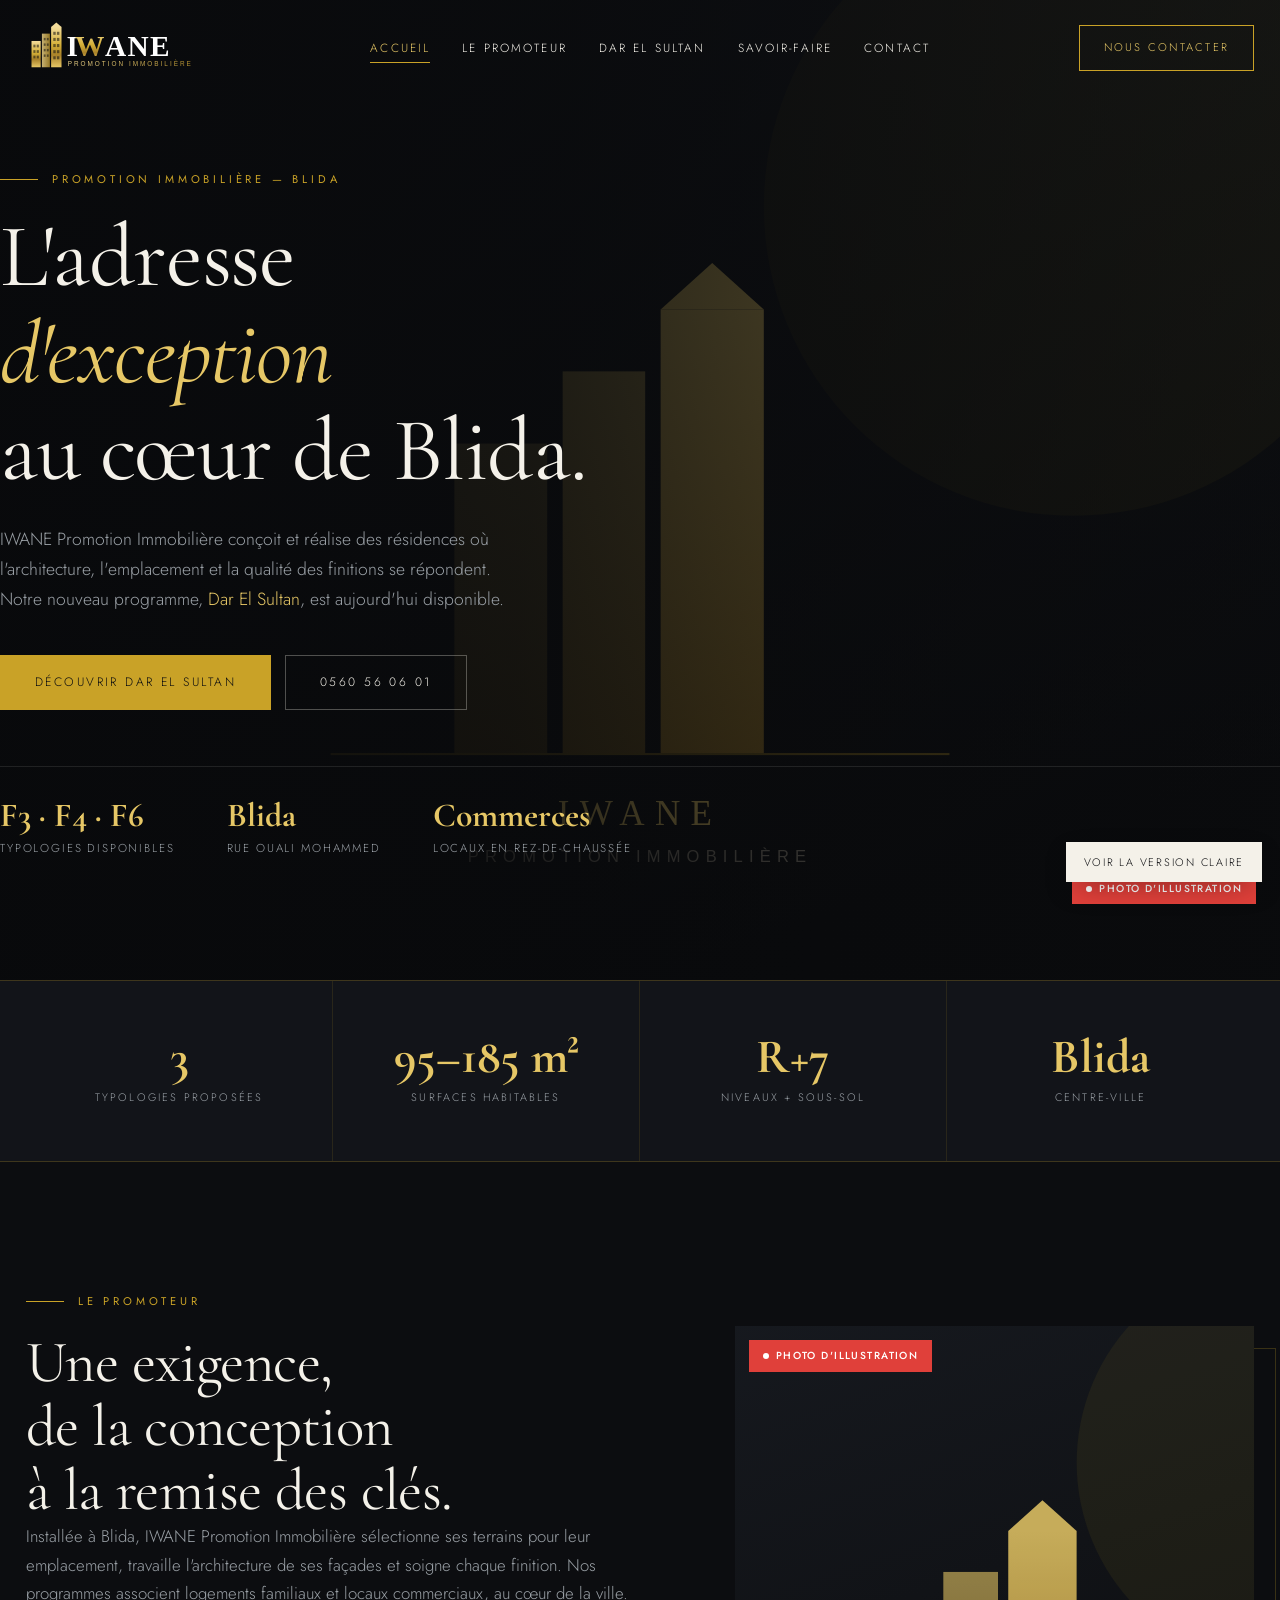
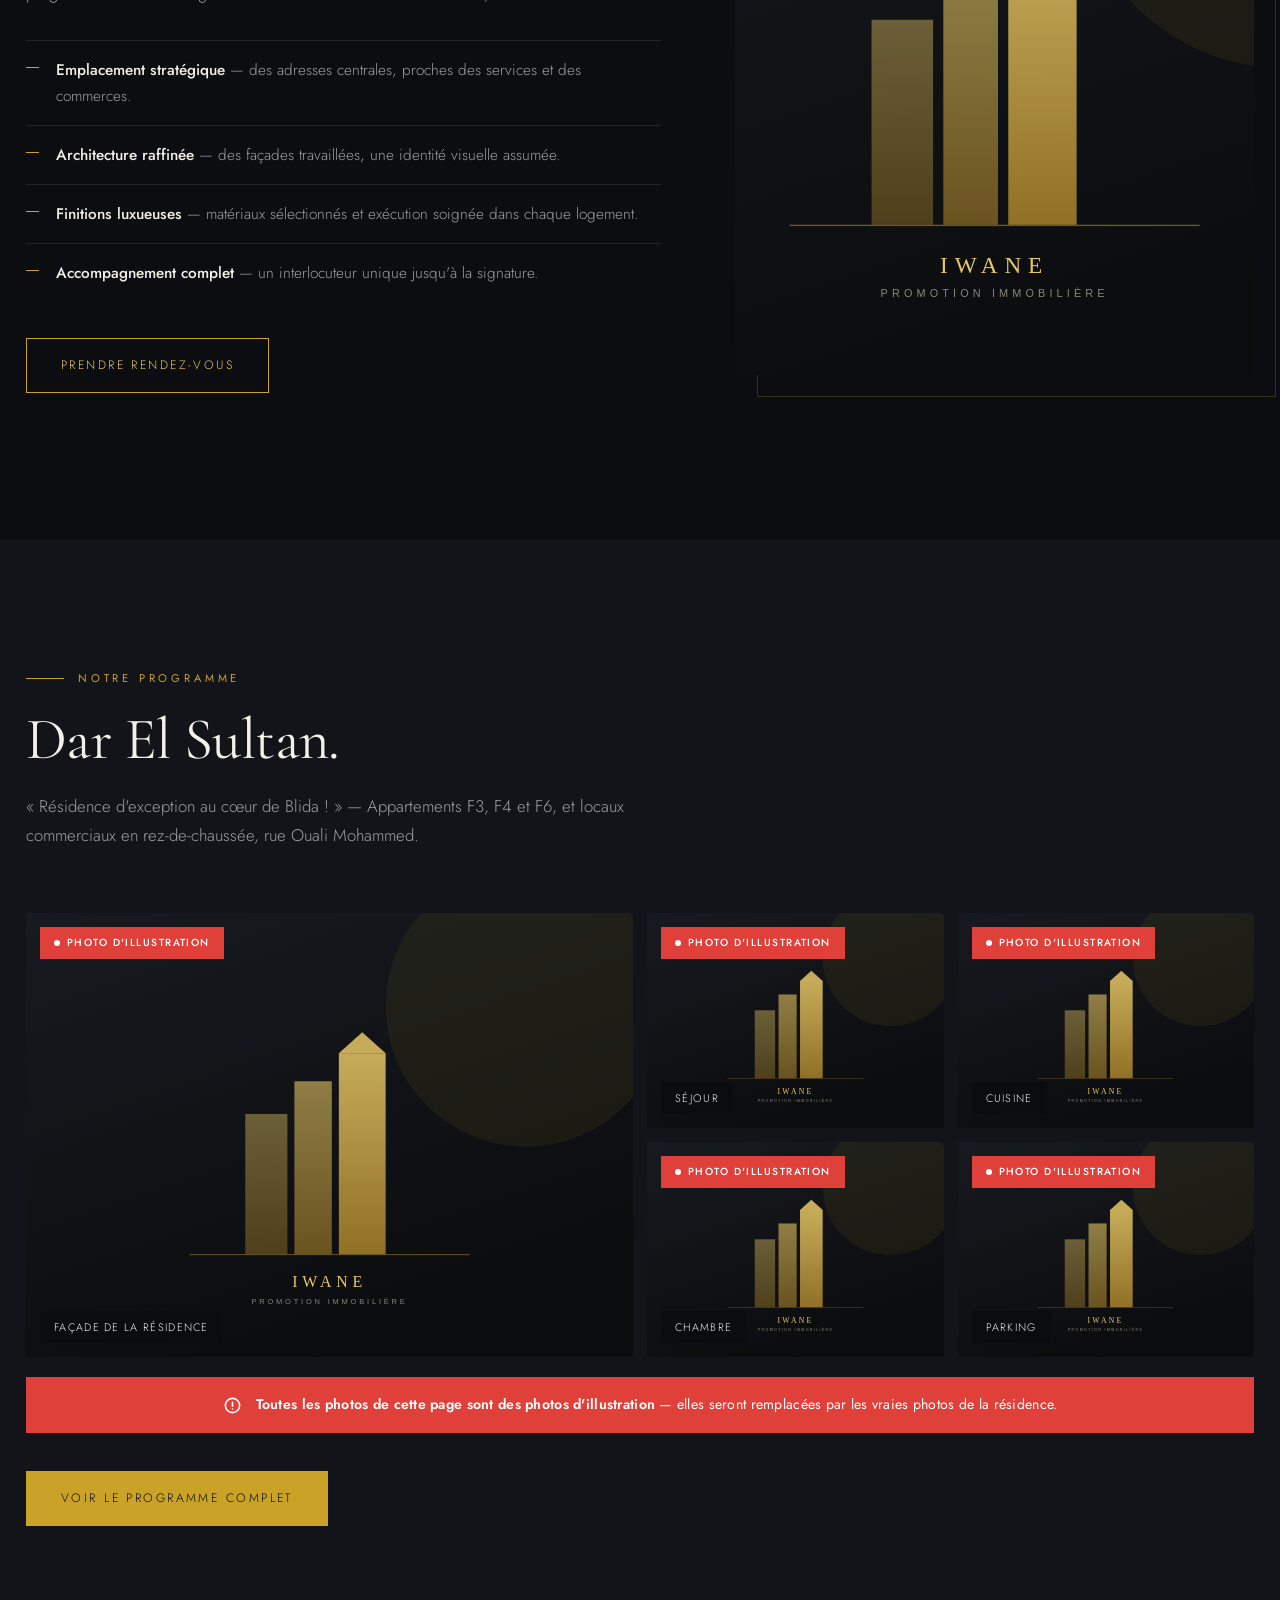
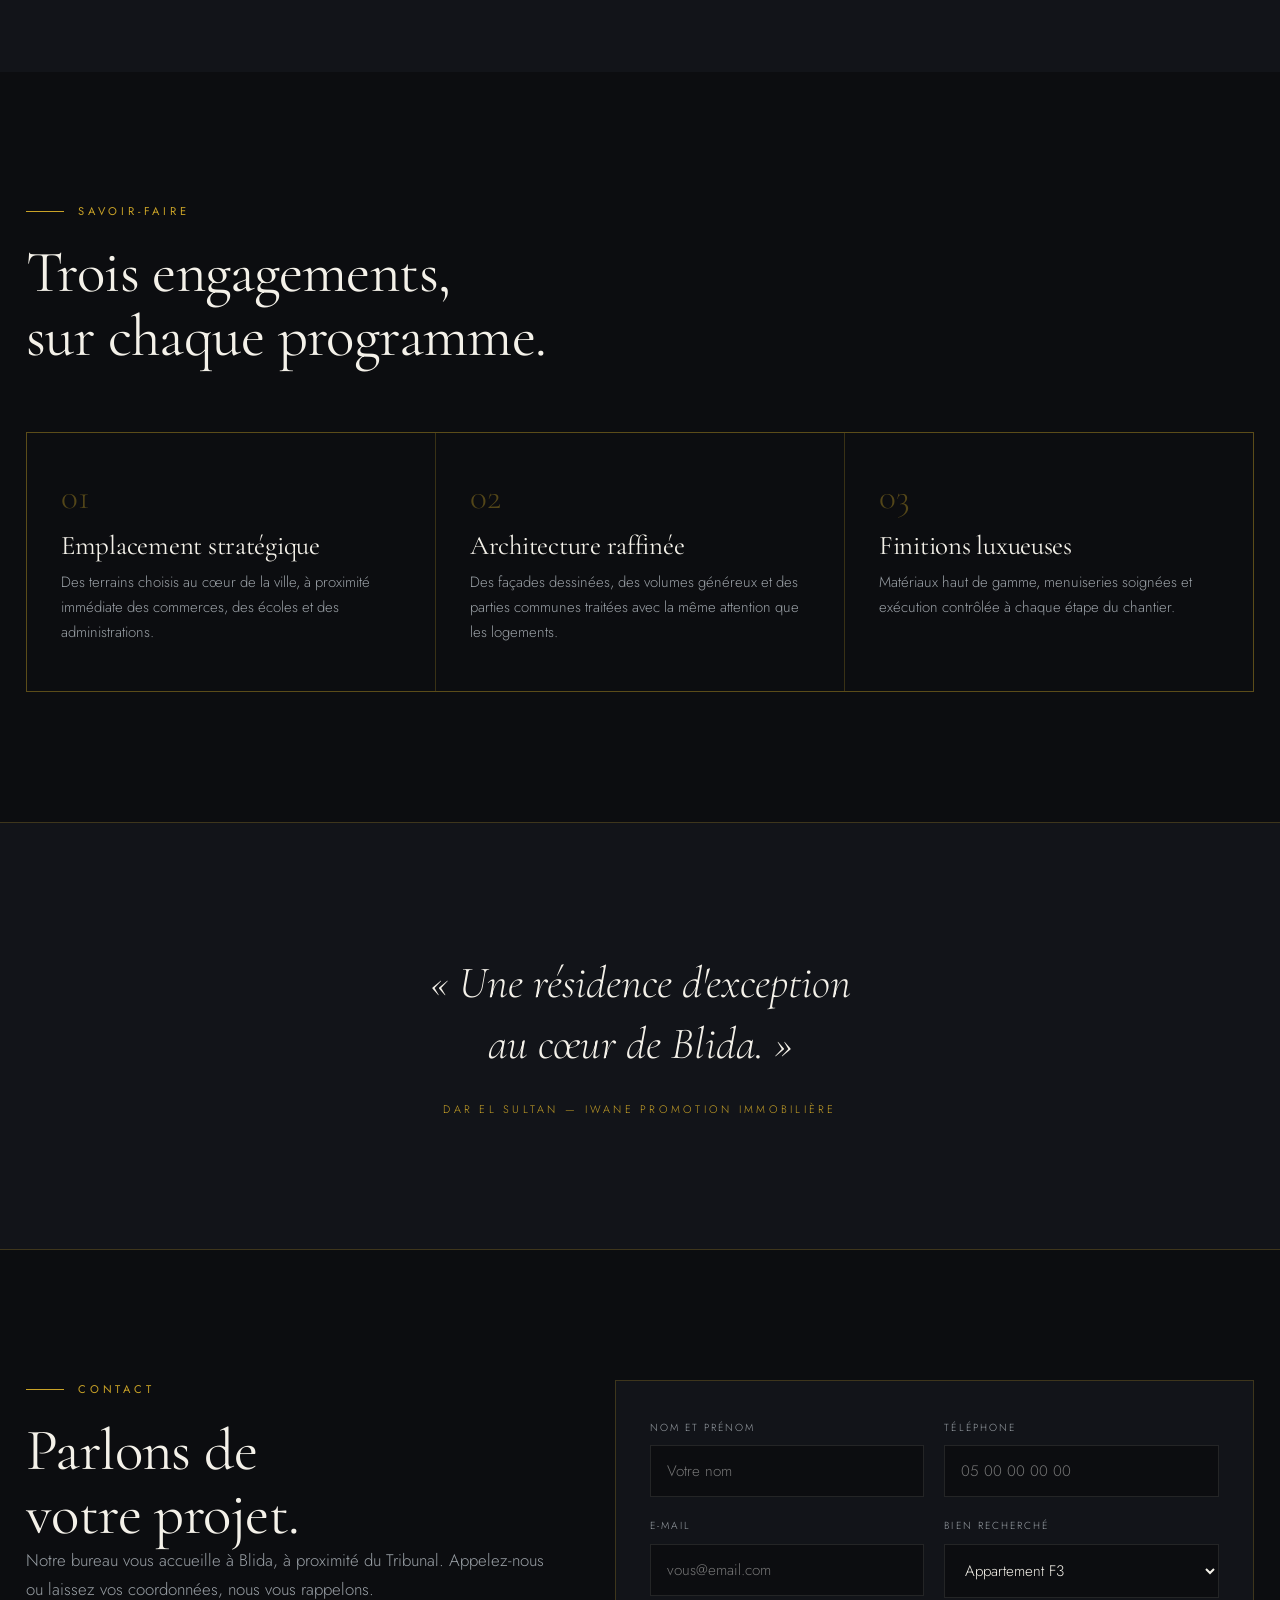
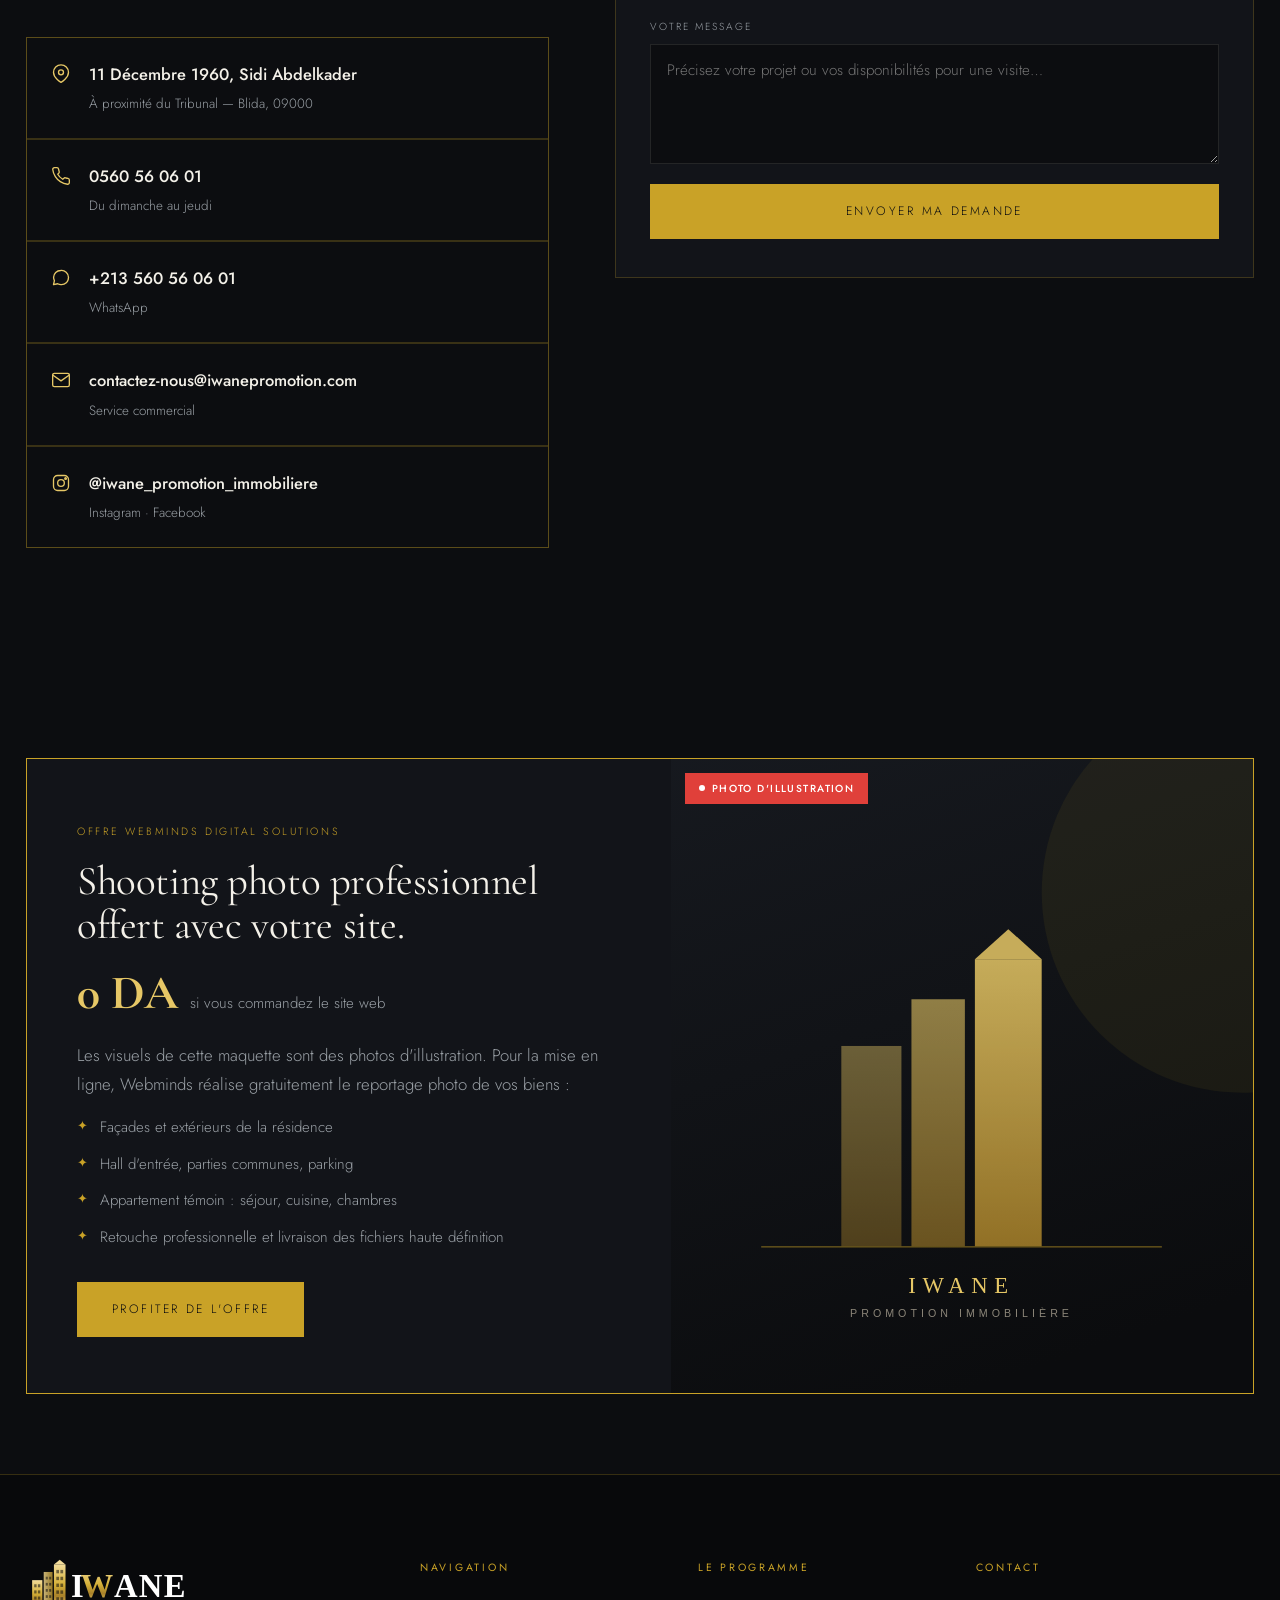
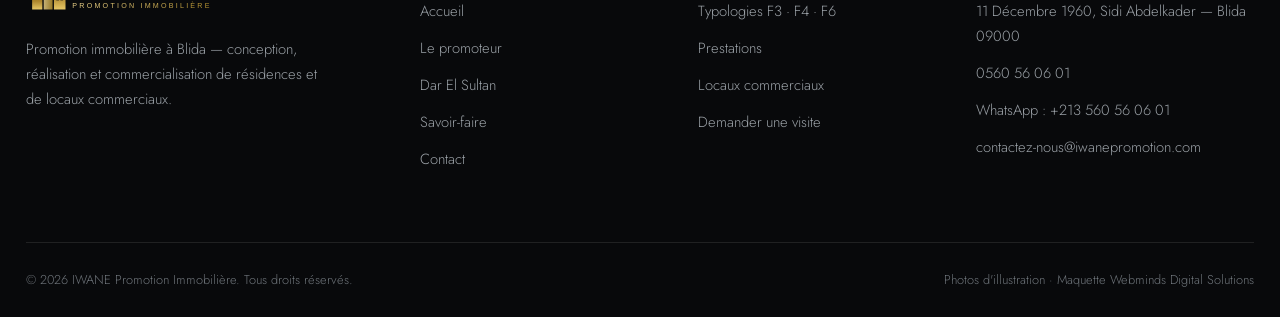
==== index.html @ 15cf305d "Initial commit: site IWANE Promotion (versions dark et light) Co-Authored-By: Claude Opus 5 <noreply" ====
<!DOCTYPE html>
<html lang="fr">
<head>
<meta charset="utf-8">
<meta name="viewport" content="width=device-width,initial-scale=1">
<title>IWANE Promotion Immobilière — Blida</title>
<meta name="description" content="IWANE Promotion Immobilière, promoteur à Blida. Résidence Dar El Sultan : appartements F3, F4, F6 et locaux commerciaux, rue Ouali Mohammed, Blida.">
<link rel="icon" href="assets/img/logo.svg">
<link rel="preconnect" href="https://fonts.googleapis.com">
<link rel="preconnect" href="https://fonts.gstatic.com" crossorigin>
<link href="https://fonts.googleapis.com/css2?family=Cormorant+Garamond:ital,wght@0,300;0,400;0,500;1,400&family=Jost:wght@300;400;500&display=swap" rel="stylesheet">
<link rel="stylesheet" href="assets/css/style.css">
</head>
<body>

<header class="header">
  <div class="wrap">
    <a href="index.html" class="brand"><img src="assets/img/logo.svg" alt="IWANE Promotion Immobilière"></a>
    <nav class="nav">
      <a href="index.html" class="is-active">Accueil</a>
      <a href="#promoteur">Le promoteur</a>
      <a href="dar-el-sultan.html">Dar El Sultan</a>
      <a href="#savoir-faire">Savoir-faire</a>
      <a href="#contact">Contact</a>
    </nav>
    <a href="#contact" class="btn btn--sm">Nous contacter</a>
    <button class="burger" aria-label="Menu"><span></span><span></span><span></span></button>
  </div>
</header>

<!-- ============ HERO ============ -->
<section class="hero">
  <div class="hero__bg">
    <span class="badge-illu">Photo d'illustration</span>
    <img src="https://images.unsplash.com/photo-1545324418-cc1a3fa10c00?auto=format&fit=crop&w=1900&q=80"
         alt="Résidence d'exception — photo d'illustration" onerror="this.onerror=null;this.src='assets/img/fallback.svg'">
  </div>
  <div class="wrap hero__in">
    <p class="kicker">Promotion immobilière — Blida</p>
    <h1>L'adresse<br><span class="serif-it">d'exception</span><br>au cœur de Blida.</h1>
    <p class="lead">IWANE Promotion Immobilière conçoit et réalise des résidences où l'architecture,
      l'emplacement et la qualité des finitions se répondent. Notre nouveau programme,
      <span class="gold">Dar El Sultan</span>, est aujourd'hui disponible.</p>
    <div class="hero__cta">
      <a href="dar-el-sultan.html" class="btn btn--solid">Découvrir Dar El Sultan</a>
      <a href="tel:0560560601" class="btn btn--light">0560 56 06 01</a>
    </div>
    <div class="hero__mini">
      <div><b>F3 · F4 · F6</b><span>Typologies disponibles</span></div>
      <div><b>Blida</b><span>Rue Ouali Mohammed</span></div>
      <div><b>Commerces</b><span>Locaux en rez-de-chaussée</span></div>
    </div>
  </div>
</section>

<!-- ============ CHIFFRES ============ -->
<section class="stats">
  <div class="wrap">
    <div class="stats__g">
      <div class="stat"><b>3</b><span>Typologies proposées</span></div>
      <div class="stat"><b>95–185 m²</b><span>Surfaces habitables</span></div>
      <div class="stat"><b>R+7</b><span>Niveaux + sous-sol</span></div>
      <div class="stat"><b>Blida</b><span>Centre-ville</span></div>
    </div>
  </div>
</section>

<!-- ============ LE PROMOTEUR ============ -->
<section class="section" id="promoteur">
  <div class="wrap split split--wide">
    <div class="rv">
      <p class="kicker">Le promoteur</p>
      <h2>Une exigence,<br>de la conception<br>à la remise des clés.</h2>
      <p class="lead">Installée à Blida, IWANE Promotion Immobilière sélectionne ses terrains pour leur
        emplacement, travaille l'architecture de ses façades et soigne chaque finition. Nos programmes
        associent logements familiaux et locaux commerciaux, au cœur de la ville.</p>
      <ul class="list">
        <li><b>Emplacement stratégique</b> — des adresses centrales, proches des services et des commerces.</li>
        <li><b>Architecture raffinée</b> — des façades travaillées, une identité visuelle assumée.</li>
        <li><b>Finitions luxueuses</b> — matériaux sélectionnés et exécution soignée dans chaque logement.</li>
        <li><b>Accompagnement complet</b> — un interlocuteur unique jusqu'à la signature.</li>
      </ul>
      <p style="margin-top:36px"><a href="#contact" class="btn">Prendre rendez-vous</a></p>
    </div>
    <div class="frame rv">
      <figure class="ph" style="margin:0">
        <span class="badge-illu">Photo d'illustration</span>
        <img src="https://images.unsplash.com/photo-1758448511533-e1502259fff6?auto=format&fit=crop&w=1200&q=80"
             alt="Hall d'entrée — photo d'illustration" loading="lazy" onerror="this.onerror=null;this.src='assets/img/fallback.svg'">
      </figure>
    </div>
  </div>
</section>

<!-- ============ PROJET ============ -->
<section class="section section--alt">
  <div class="wrap">
    <div class="head rv">
      <p class="kicker">Notre programme</p>
      <h2>Dar El Sultan.</h2>
      <p class="lead">« Résidence d'exception au cœur de Blida ! » — Appartements F3, F4 et F6, et locaux
        commerciaux en rez-de-chaussée, rue Ouali Mohammed.</p>
    </div>

    <div class="photogrid rv">
      <figure class="ph big"><span class="badge-illu">Photo d'illustration</span>
        <img src="https://images.unsplash.com/photo-1515263487990-61b07816b324?auto=format&fit=crop&w=1400&q=80" alt="Façade" loading="lazy" onerror="this.onerror=null;this.src='assets/img/fallback.svg'">
        <figcaption>Façade de la résidence</figcaption></figure>
      <figure class="ph"><span class="badge-illu">Photo d'illustration</span>
        <img src="https://images.unsplash.com/photo-1680416124510-5eae1beca412?auto=format&fit=crop&w=900&q=80" alt="Séjour" loading="lazy" onerror="this.onerror=null;this.src='assets/img/fallback.svg'">
        <figcaption>Séjour</figcaption></figure>
      <figure class="ph"><span class="badge-illu">Photo d'illustration</span>
        <img src="https://images.unsplash.com/photo-1600489000022-c2086d79f9d4?auto=format&fit=crop&w=900&q=80" alt="Cuisine" loading="lazy" onerror="this.onerror=null;this.src='assets/img/fallback.svg'">
        <figcaption>Cuisine</figcaption></figure>
      <figure class="ph"><span class="badge-illu">Photo d'illustration</span>
        <img src="https://images.unsplash.com/photo-1616594039964-ae9021a400a0?auto=format&fit=crop&w=900&q=80" alt="Chambre" loading="lazy" onerror="this.onerror=null;this.src='assets/img/fallback.svg'">
        <figcaption>Chambre</figcaption></figure>
      <figure class="ph"><span class="badge-illu">Photo d'illustration</span>
        <img src="https://images.unsplash.com/photo-1548343361-02248be15911?auto=format&fit=crop&w=900&q=80" alt="Parking" loading="lazy" onerror="this.onerror=null;this.src='assets/img/fallback.svg'">
        <figcaption>Parking</figcaption></figure>
    </div>
    <div class="illu-band rv" style="margin-top:20px">
      <svg viewBox="0 0 24 24"><circle cx="12" cy="12" r="9"/><path d="M12 8v5M12 16.5v.01"/></svg>
      <span><b>Toutes les photos de cette page sont des photos d'illustration</b> — elles seront remplacées par les vraies photos de la résidence.</span>
    </div>

    <p style="margin-top:38px"><a href="dar-el-sultan.html" class="btn btn--solid">Voir le programme complet</a></p>
  </div>
</section>

<!-- ============ SAVOIR-FAIRE ============ -->
<section class="section" id="savoir-faire">
  <div class="wrap">
    <div class="head rv">
      <p class="kicker">Savoir-faire</p>
      <h2>Trois engagements,<br>sur chaque programme.</h2>
    </div>
    <div class="grid3 rv">
      <div class="cell">
        <div class="cell__n">01</div>
        <h3>Emplacement stratégique</h3>
        <p>Des terrains choisis au cœur de la ville, à proximité immédiate des commerces, des écoles et des administrations.</p>
      </div>
      <div class="cell">
        <div class="cell__n">02</div>
        <h3>Architecture raffinée</h3>
        <p>Des façades dessinées, des volumes généreux et des parties communes traitées avec la même attention que les logements.</p>
      </div>
      <div class="cell">
        <div class="cell__n">03</div>
        <h3>Finitions luxueuses</h3>
        <p>Matériaux haut de gamme, menuiseries soignées et exécution contrôlée à chaque étape du chantier.</p>
      </div>
    </div>
  </div>
</section>

<!-- ============ CITATION ============ -->
<section class="quote">
  <div class="wrap rv">
    <p>« Une résidence d'exception au cœur de Blida. »</p>
    <span>Dar El Sultan — IWANE Promotion Immobilière</span>
  </div>
</section>

<!-- ============ CONTACT ============ -->
<section class="section" id="contact">
  <div class="wrap contact">
    <div class="rv">
      <p class="kicker">Contact</p>
      <h2>Parlons de<br>votre projet.</h2>
      <p class="lead">Notre bureau vous accueille à Blida, à proximité du Tribunal. Appelez-nous ou laissez
        vos coordonnées, nous vous rappelons.</p>
      <ul class="infos">
        <li><svg viewBox="0 0 24 24"><path d="M21 10c0 7-9 12-9 12s-9-5-9-12a9 9 0 0 1 18 0z"/><circle cx="12" cy="10" r="3"/></svg>
          <div><b>11 Décembre 1960, Sidi Abdelkader</b><small>À proximité du Tribunal — Blida, 09000</small></div></li>
        <li><svg viewBox="0 0 24 24"><path d="M22 16.9v3a2 2 0 0 1-2.2 2 19.8 19.8 0 0 1-8.6-3.1 19.5 19.5 0 0 1-6-6A19.8 19.8 0 0 1 2.1 4.2 2 2 0 0 1 4.1 2h3a2 2 0 0 1 2 1.7c.1 1 .4 1.9.7 2.8a2 2 0 0 1-.5 2.1L8.1 9.9a16 16 0 0 0 6 6l1.3-1.2a2 2 0 0 1 2.1-.5c.9.3 1.8.6 2.8.7a2 2 0 0 1 1.7 2z"/></svg>
          <div><b><a href="tel:0560560601">0560 56 06 01</a></b><small>Du dimanche au jeudi</small></div></li>
        <li><svg viewBox="0 0 24 24"><path d="M21 11.5a8.4 8.4 0 0 1-9 8.4 8.5 8.5 0 0 1-4-1L3 20l1.1-4.9a8.4 8.4 0 0 1-1-4A8.4 8.4 0 0 1 11.5 3 8.4 8.4 0 0 1 21 11.5z"/></svg>
          <div><b><a href="https://wa.me/213560560601" target="_blank" rel="noopener">+213 560 56 06 01</a></b><small>WhatsApp</small></div></li>
        <li><svg viewBox="0 0 24 24"><rect x="2" y="4" width="20" height="16" rx="2"/><path d="M22 6l-10 7L2 6"/></svg>
          <div><b><a href="mailto:contactez-nous@iwanepromotion.com">contactez-nous@iwanepromotion.com</a></b><small>Service commercial</small></div></li>
        <li><svg viewBox="0 0 24 24"><rect x="3" y="3" width="18" height="18" rx="5"/><circle cx="12" cy="12" r="4"/><circle cx="17.5" cy="6.5" r="1"/></svg>
          <div><b><a href="https://www.instagram.com/iwane_promotion_immobiliere/" target="_blank" rel="noopener">@iwane_promotion_immobiliere</a></b><small>Instagram · Facebook</small></div></li>
      </ul>
    </div>

    <form class="rv">
      <div class="f"><label for="n">Nom et prénom</label><input id="n" type="text" placeholder="Votre nom" required></div>
      <div class="f"><label for="t">Téléphone</label><input id="t" type="tel" placeholder="05 00 00 00 00" required></div>
      <div class="f"><label for="e">E-mail</label><input id="e" type="email" placeholder="vous@email.com"></div>
      <div class="f"><label for="ty">Bien recherché</label>
        <select id="ty"><option>Appartement F3</option><option>Appartement F4</option><option>Appartement F6</option><option>Local commercial</option></select></div>
      <div class="f f--full"><label for="m">Votre message</label>
        <textarea id="m" placeholder="Précisez votre projet ou vos disponibilités pour une visite…"></textarea></div>
      <div class="f f--full"><button type="submit" class="btn btn--solid">Envoyer ma demande</button></div>
    </form>
  </div>
</section>

<!-- ============ OFFRE SHOOTING ============ -->
<section class="section--tight">
  <div class="wrap">
    <div class="shoot rv">
      <div class="shoot__body">
        <span class="shoot__from">Offre Webminds Digital Solutions</span>
        <h2>Shooting photo professionnel<br>offert avec votre site.</h2>
        <div class="shoot__free"><b>0 DA</b><span>si vous commandez le site web</span></div>
        <p class="lead">Les visuels de cette maquette sont des photos d'illustration. Pour la mise en ligne,
          Webminds réalise gratuitement le reportage photo de vos biens :</p>
        <ul class="shoot__list">
          <li>Façades et extérieurs de la résidence</li>
          <li>Hall d'entrée, parties communes, parking</li>
          <li>Appartement témoin : séjour, cuisine, chambres</li>
          <li>Retouche professionnelle et livraison des fichiers haute définition</li>
        </ul>
        <a href="#contact" class="btn btn--solid">Profiter de l'offre</a>
      </div>
      <div class="ph shoot__media">
        <span class="badge-illu">Photo d'illustration</span>
        <img src="https://images.unsplash.com/photo-1570675894641-8860d49afece?auto=format&fit=crop&w=1200&q=80"
             alt="Reportage photo de résidence" loading="lazy" onerror="this.onerror=null;this.src='assets/img/fallback.svg'">
      </div>
    </div>
  </div>
</section>

<!-- ============ FOOTER ============ -->
<footer class="footer">
  <div class="wrap">
    <div class="footer__g">
      <div>
        <a href="index.html"><img src="assets/img/logo.svg" alt="IWANE Promotion Immobilière"></a>
        <p class="footer__note">Promotion immobilière à Blida — conception, réalisation et commercialisation
          de résidences et de locaux commerciaux.</p>
      </div>
      <div>
        <h4>Navigation</h4>
        <ul>
          <li><a href="index.html">Accueil</a></li>
          <li><a href="#promoteur">Le promoteur</a></li>
          <li><a href="dar-el-sultan.html">Dar El Sultan</a></li>
          <li><a href="#savoir-faire">Savoir-faire</a></li>
          <li><a href="#contact">Contact</a></li>
        </ul>
      </div>
      <div>
        <h4>Le programme</h4>
        <ul>
          <li><a href="dar-el-sultan.html#typologies">Typologies F3 · F4 · F6</a></li>
          <li><a href="dar-el-sultan.html#prestations">Prestations</a></li>
          <li><a href="dar-el-sultan.html#commerces">Locaux commerciaux</a></li>
          <li><a href="dar-el-sultan.html#visite">Demander une visite</a></li>
        </ul>
      </div>
      <div>
        <h4>Contact</h4>
        <ul>
          <li>11 Décembre 1960, Sidi Abdelkader — Blida 09000</li>
          <li><a href="tel:0560560601">0560 56 06 01</a></li>
          <li><a href="https://wa.me/213560560601">WhatsApp : +213 560 56 06 01</a></li>
          <li><a href="mailto:contactez-nous@iwanepromotion.com">contactez-nous@iwanepromotion.com</a></li>
        </ul>
      </div>
    </div>
    <div class="footer__bar">
      <span>© 2026 IWANE Promotion Immobilière. Tous droits réservés.</span>
      <span>Photos d'illustration · Maquette Webminds Digital Solutions</span>
    </div>
  </div>
</footer>

<script src="assets/js/main.js"></script>
<a class="vswitch" href="v2/index.html">Voir la version claire</a>
</body>
</html>
---- assets/css/style.css ----
/* ============================================================
   IWANE Promotion Immobilière — Blida
   Maquette Webminds Digital Solutions · 2026
   ============================================================ */

:root{
  --noir:#0c0d10;
  --noir-2:#121419;
  --noir-3:#191c22;
  --or:#c9a227;
  --or-c:#e6c766;
  --or-d:#8f7320;
  --creme:#f4f1e9;
  --gris:#9aa0a6;
  --gris-d:#6e747a;
  --ligne:rgba(201,162,39,.24);
  --ligne-2:rgba(244,241,233,.1);
  --rouge:#e0403a;
  --serif:"Cormorant Garamond",Georgia,serif;
  --sans:"Jost","Helvetica Neue",Arial,sans-serif;
  --max:1300px;
}

*,*::before,*::after{box-sizing:border-box}
html{scroll-behavior:smooth;-webkit-text-size-adjust:100%}
body{
  margin:0;background:var(--noir);color:var(--creme);
  font-family:var(--sans);font-size:16.5px;line-height:1.7;font-weight:300;
  -webkit-font-smoothing:antialiased;overflow-x:hidden;
}
img{max-width:100%;display:block}
a{color:inherit;text-decoration:none}
button{font:inherit}
.wrap{width:100%;max-width:var(--max);margin:0 auto;padding:0 26px}

h1,h2,h3{font-family:var(--serif);font-weight:400;line-height:1.08;margin:0;letter-spacing:-.01em}
h1{font-size:clamp(3rem,7vw,6rem)}
h2{font-size:clamp(2.2rem,4.6vw,3.8rem)}
h3{font-size:clamp(1.3rem,2.1vw,1.7rem)}
p{margin:0 0 1em}
.lead{color:var(--gris);font-size:1.05rem;max-width:62ch;font-weight:300}
.gold{color:var(--or-c)}
.serif-it{font-style:italic;color:var(--or-c)}

/* ---------- éléments ---------- */
.kicker{
  font-size:.7rem;letter-spacing:.34em;text-transform:uppercase;color:var(--or);
  display:flex;align-items:center;gap:14px;margin:0 0 20px;font-weight:400;
}
.kicker::before{content:"";width:38px;height:1px;background:var(--or)}

.btn{
  display:inline-flex;align-items:center;justify-content:center;gap:10px;
  padding:16px 34px;font-size:.76rem;letter-spacing:.2em;text-transform:uppercase;
  border:1px solid var(--or);color:var(--or-c);background:transparent;
  transition:.4s cubic-bezier(.2,.7,.3,1);cursor:pointer;white-space:nowrap;
}
.btn:hover{background:var(--or);color:#0c0d10}
.btn--solid{background:var(--or);color:#0c0d10}
.btn--solid:hover{background:transparent;color:var(--or-c)}
.btn--light{border-color:rgba(244,241,233,.3);color:var(--creme)}
.btn--light:hover{background:var(--creme);color:var(--noir);border-color:var(--creme)}
.btn--sm{padding:12px 24px;font-size:.7rem}

.section{padding:130px 0}
.section--tight{padding:80px 0}
.section--alt{background:var(--noir-2)}
.head{max-width:64ch;margin-bottom:64px}
.head h2{margin-bottom:20px}

/* ---------- header ---------- */
.header{position:fixed;inset:0 0 auto 0;z-index:200;padding:22px 0;transition:.45s;
  border-bottom:1px solid transparent}
.header.scrolled{background:rgba(12,13,16,.94);backdrop-filter:blur(16px);padding:12px 0;
  border-bottom-color:var(--ligne)}
.header .wrap{display:flex;align-items:center;justify-content:space-between;gap:24px}
.brand img{height:52px;width:auto;transition:.4s}
.header.scrolled .brand img{height:42px}
.nav{display:flex;align-items:center;gap:32px}
.nav a{font-size:.74rem;letter-spacing:.18em;text-transform:uppercase;position:relative;padding:5px 0;color:var(--creme)}
.nav a::after{content:"";position:absolute;left:0;bottom:0;width:0;height:1px;background:var(--or);transition:.35s}
.nav a:hover::after,.nav a.is-active::after{width:100%}
.nav a.is-active{color:var(--or-c)}
.burger{display:none;background:none;border:1px solid var(--ligne);padding:10px;cursor:pointer}
.burger span{display:block;width:22px;height:1.5px;background:var(--creme);margin:5px 0;transition:.3s}

/* ---------- hero ---------- */
.hero{position:relative;min-height:100vh;display:flex;align-items:center;overflow:hidden}
.hero__bg{position:absolute;inset:0}
.hero__bg img{width:100%;height:100%;object-fit:cover}
.hero__bg::after{content:"";position:absolute;inset:0;
  background:linear-gradient(95deg,rgba(8,9,11,.96) 0%,rgba(8,9,11,.84) 42%,rgba(8,9,11,.42) 100%)}
.hero__in{position:relative;z-index:3;padding:170px 0 120px;width:100%}
.hero h1{max-width:15ch;margin-bottom:26px}
.hero .lead{font-size:1.1rem;max-width:52ch}
.hero__cta{display:flex;flex-wrap:wrap;gap:14px;margin-top:40px}
.hero__mini{display:flex;gap:52px;margin-top:56px;padding-top:32px;border-top:1px solid var(--ligne-2);flex-wrap:wrap}
.hero__mini b{display:block;font-family:var(--serif);font-size:2.1rem;color:var(--or-c);line-height:1}
.hero__mini span{font-size:.72rem;letter-spacing:.16em;text-transform:uppercase;color:var(--gris)}

/* ---------- photos ---------- */
.ph{position:relative;overflow:hidden;background:var(--noir-3)}
.ph img{width:100%;height:100%;object-fit:cover;transition:.8s cubic-bezier(.2,.7,.3,1)}
.ph:hover img{transform:scale(1.05)}
.badge-illu{
  position:absolute;left:14px;top:14px;z-index:4;display:inline-flex;align-items:center;gap:7px;
  padding:7px 14px;background:var(--rouge);color:#fff;font-size:.64rem;font-weight:500;
  letter-spacing:.14em;text-transform:uppercase;
}
.badge-illu::before{content:"";width:6px;height:6px;border-radius:50%;background:#fff}
.ph figcaption{position:absolute;left:14px;bottom:14px;padding:7px 14px;
  background:rgba(12,13,16,.82);backdrop-filter:blur(6px);font-size:.68rem;
  letter-spacing:.12em;text-transform:uppercase;color:var(--creme)}

.illu-band{
  display:flex;gap:14px;align-items:center;justify-content:center;flex-wrap:wrap;
  background:var(--rouge);color:#fff;padding:16px 26px;font-size:.88rem;font-weight:400;
  letter-spacing:.02em;text-align:center;
}
.illu-band b{font-weight:600}
.illu-band svg{width:19px;height:19px;stroke:#fff;fill:none;stroke-width:2;stroke-linecap:round;flex:0 0 auto}

.photogrid{display:grid;grid-template-columns:repeat(4,1fr);grid-auto-rows:215px;gap:14px}
.photogrid .ph{margin:0}
.photogrid .big{grid-column:span 2;grid-row:span 2}
.photogrid .wide{grid-column:span 2}

/* ---------- bandeau chiffres ---------- */
.stats{border-top:1px solid var(--ligne);border-bottom:1px solid var(--ligne);background:var(--noir-2)}
.stats__g{display:grid;grid-template-columns:repeat(4,1fr)}
.stat{padding:52px 26px;text-align:center;border-right:1px solid rgba(201,162,39,.13)}
.stat:last-child{border-right:0}
.stat b{display:block;font-family:var(--serif);font-size:clamp(2.2rem,4vw,3rem);color:var(--or-c);line-height:1}
.stat span{font-size:.68rem;letter-spacing:.2em;text-transform:uppercase;color:var(--gris)}

/* ---------- colonnes ---------- */
.split{display:grid;grid-template-columns:1fr 1fr;gap:74px;align-items:center}
.split--wide{grid-template-columns:1.1fr .9fr}
.frame{position:relative}
.frame .ph{aspect-ratio:4/5}
.frame::after{content:"";position:absolute;inset:22px -22px -22px 22px;border:1px solid var(--ligne);z-index:-1}

.list{list-style:none;padding:0;margin:32px 0 0}
.list li{padding:16px 0 16px 30px;border-top:1px solid var(--ligne-2);position:relative;color:var(--gris);font-size:.96rem}
.list li::before{content:"";position:absolute;left:0;top:26px;width:13px;height:1px;background:var(--or)}
.list li b{color:var(--creme);font-weight:500}

/* ---------- services / prestations ---------- */
.grid3{display:grid;grid-template-columns:repeat(3,1fr);gap:1px;background:var(--ligne);border:1px solid var(--ligne)}
.grid4{display:grid;grid-template-columns:repeat(4,1fr);gap:1px;background:var(--ligne);border:1px solid var(--ligne)}
.cell{background:var(--noir);padding:46px 34px;transition:.45s}
.cell:hover{background:var(--noir-3)}
.cell__n{font-family:var(--serif);font-size:2.2rem;color:rgba(201,162,39,.38);line-height:1;margin-bottom:16px}
.cell svg{width:26px;height:26px;stroke:var(--or-c);fill:none;stroke-width:1.5;stroke-linecap:round;stroke-linejoin:round;margin-bottom:18px}
.cell h3{margin-bottom:10px}
.cell p{color:var(--gris);font-size:.93rem;margin:0}
.cell b{display:block;font-family:var(--serif);font-size:1.3rem;margin-bottom:4px}
.cell span{font-size:.86rem;color:var(--gris)}

/* ---------- typologies ---------- */
.tabs{display:flex;gap:10px;margin-bottom:28px;flex-wrap:wrap}
.tab{padding:13px 30px;border:1px solid var(--ligne);background:transparent;color:var(--gris);
  font-size:.74rem;letter-spacing:.18em;text-transform:uppercase;cursor:pointer;transition:.35s}
.tab:hover{color:var(--or-c)}
.tab.is-on{background:var(--or);border-color:var(--or);color:#0c0d10}
.pane{display:none;border:1px solid var(--ligne);background:var(--noir-2)}
.pane.is-on{display:grid;grid-template-columns:1.4fr .6fr}
.pane__img{background:#fff;padding:10px}
.pane__side{padding:44px 38px;border-left:1px solid var(--ligne)}
.pane__side h3{margin:14px 0 8px}
.pane dl{margin:26px 0 0;display:grid;grid-template-columns:1fr auto}
.pane dt,.pane dd{padding:13px 0;border-bottom:1px solid var(--ligne-2);margin:0;font-size:.93rem}
.pane dt{color:var(--gris)}
.pane dd{text-align:right;color:var(--creme)}
.pill{display:inline-block;padding:6px 14px;border:1px solid var(--ligne);font-size:.64rem;
  letter-spacing:.16em;text-transform:uppercase;color:var(--or-c)}

/* ---------- contact ---------- */
.contact{display:grid;grid-template-columns:.9fr 1.1fr;gap:66px;align-items:start}
.infos{list-style:none;padding:0;margin:34px 0 0;display:grid;gap:2px;background:var(--ligne);border:1px solid var(--ligne)}
.infos li{display:flex;gap:18px;padding:22px 24px;background:var(--noir);transition:.35s}
.infos li:hover{background:var(--noir-3)}
.infos svg{width:20px;height:20px;flex:0 0 auto;margin-top:4px;stroke:var(--or-c);fill:none;stroke-width:1.6;stroke-linecap:round;stroke-linejoin:round}
.infos b{display:block;font-weight:500;color:var(--creme)}
.infos small{color:var(--gris);font-size:.84rem}

form{display:grid;grid-template-columns:1fr 1fr;gap:20px;border:1px solid var(--ligne);padding:38px 34px;background:var(--noir-2)}
.f{display:flex;flex-direction:column;gap:9px}
.f--full{grid-column:1/-1}
label{font-size:.64rem;letter-spacing:.2em;text-transform:uppercase;color:var(--gris)}
input,select,textarea{
  font-family:inherit;font-size:.95rem;font-weight:300;padding:14px 16px;border-radius:0;
  border:1px solid var(--ligne-2);background:var(--noir);color:var(--creme);transition:.3s;width:100%;
}
input:focus,select:focus,textarea:focus{outline:0;border-color:var(--or)}
textarea{resize:vertical;min-height:120px}

/* ---------- citation ---------- */
.quote{padding:130px 0;text-align:center;background:var(--noir-2);border-top:1px solid var(--ligne);border-bottom:1px solid var(--ligne)}
.quote p{font-family:var(--serif);font-size:clamp(1.7rem,3.6vw,2.8rem);line-height:1.35;max-width:22ch;margin:0 auto;font-style:italic}
.quote span{display:block;margin-top:26px;font-size:.68rem;letter-spacing:.3em;text-transform:uppercase;color:var(--or)}

/* ---------- CTA ---------- */
.cta{position:relative;padding:110px 0;text-align:center;overflow:hidden}
.cta__bg{position:absolute;inset:0}
.cta__bg img{width:100%;height:100%;object-fit:cover}
.cta__bg::after{content:"";position:absolute;inset:0;background:rgba(9,10,12,.82)}
.cta .wrap{position:relative;z-index:3}
.cta h2{margin-bottom:16px}
.cta .lead{margin:0 auto 34px}
.cta__btns{display:flex;gap:14px;justify-content:center;flex-wrap:wrap}

/* ---------- offre shooting ---------- */
.shoot{display:grid;grid-template-columns:1.05fr .95fr;border:1px solid var(--or);background:var(--noir-2)}
.shoot__body{padding:56px 50px}
.shoot__body h2{font-size:clamp(1.8rem,3.2vw,2.6rem);margin:16px 0 14px}
.shoot__free{display:flex;align-items:baseline;gap:12px;margin:22px 0 24px}
.shoot__free b{font-family:var(--serif);font-size:3rem;color:var(--or-c);line-height:1}
.shoot__free span{color:var(--gris);font-size:.94rem}
.shoot__list{list-style:none;padding:0;margin:0 0 32px;display:grid;gap:11px}
.shoot__list li{display:flex;gap:12px;font-size:.94rem;color:var(--gris)}
.shoot__list li::before{content:"✦";color:var(--or);font-size:.8rem;line-height:1.7}
.shoot__media{position:relative;min-height:420px}
.shoot__from{font-size:.66rem;letter-spacing:.24em;text-transform:uppercase;color:var(--or)}

/* ---------- footer ---------- */
.footer{background:#08090b;padding:84px 0 0;border-top:1px solid var(--ligne)}
.footer__g{display:grid;grid-template-columns:1.5fr 1fr 1fr 1.2fr;gap:46px;padding-bottom:58px}
.footer h4{font-family:var(--sans);font-size:.66rem;letter-spacing:.26em;text-transform:uppercase;color:var(--or);margin:0 0 22px;font-weight:400}
.footer ul{list-style:none;padding:0;margin:0}
.footer li{margin-bottom:12px;font-size:.92rem;color:var(--gris)}
.footer a:hover{color:var(--or-c)}
.footer img{height:58px;width:auto}
.footer__note{margin-top:20px;font-size:.92rem;color:var(--gris);max-width:34ch}
.footer__bar{border-top:1px solid var(--ligne-2);padding:26px 0;display:flex;justify-content:space-between;
  gap:16px;flex-wrap:wrap;font-size:.8rem;color:var(--gris-d)}

/* ---------- reveal ---------- */
.rv{opacity:0;transform:translateY(24px);transition:opacity .9s cubic-bezier(.2,.7,.3,1),transform .9s cubic-bezier(.2,.7,.3,1)}
.rv.in{opacity:1;transform:none}

/* ---------- responsive ---------- */
@media (max-width:1080px){
  .split,.contact,.shoot,.pane.is-on{grid-template-columns:1fr}
  .grid3,.grid4,.photogrid{grid-template-columns:repeat(2,1fr)}
  .pane__side{border-left:0;border-top:1px solid var(--ligne)}
  .shoot__media{min-height:300px}
  .footer__g{grid-template-columns:1fr 1fr}
  .frame::after{display:none}
}
@media (max-width:780px){
  .burger{display:block}
  .nav{position:fixed;inset:0 0 0 auto;width:min(82vw,340px);background:var(--noir-2);
    flex-direction:column;align-items:flex-start;justify-content:center;gap:28px;padding:0 40px;
    transform:translateX(100%);transition:.5s cubic-bezier(.6,.05,.2,1);border-left:1px solid var(--ligne)}
  .nav.open{transform:none}
  .nav a{font-size:.9rem}
  .section{padding:82px 0}
  .stats__g{grid-template-columns:1fr 1fr}
  .stat{border-bottom:1px solid rgba(201,162,39,.13)}
  .grid3,.grid4,.photogrid{grid-template-columns:1fr}
  .photogrid{grid-auto-rows:220px}
  .photogrid .big,.photogrid .wide{grid-column:span 1;grid-row:span 1}
  form{grid-template-columns:1fr;padding:26px 22px}
  .shoot__body{padding:38px 26px}
  .footer__g{grid-template-columns:1fr}
  .hero__mini{gap:28px}
}

/* badge illustration sur les grands fonds */
.hero__bg .badge-illu,.cta__bg .badge-illu{top:auto;left:auto;right:24px;bottom:24px}
@media (max-width:780px){.hero__bg .badge-illu,.cta__bg .badge-illu{right:16px;bottom:16px}}

/* bascule de version */
.vswitch{position:fixed;right:18px;bottom:18px;z-index:300;display:inline-flex;align-items:center;gap:8px;
  padding:11px 18px;background:var(--creme);color:var(--noir);font-size:.68rem;letter-spacing:.16em;
  text-transform:uppercase;box-shadow:0 10px 30px -12px rgba(0,0,0,.6);transition:.3s}
.vswitch:hover{background:var(--or);color:#0c0d10}

.hero__bg .badge-illu,.cta__bg .badge-illu{bottom:76px}
@media (max-width:780px){.hero__bg .badge-illu,.cta__bg .badge-illu{bottom:68px}}
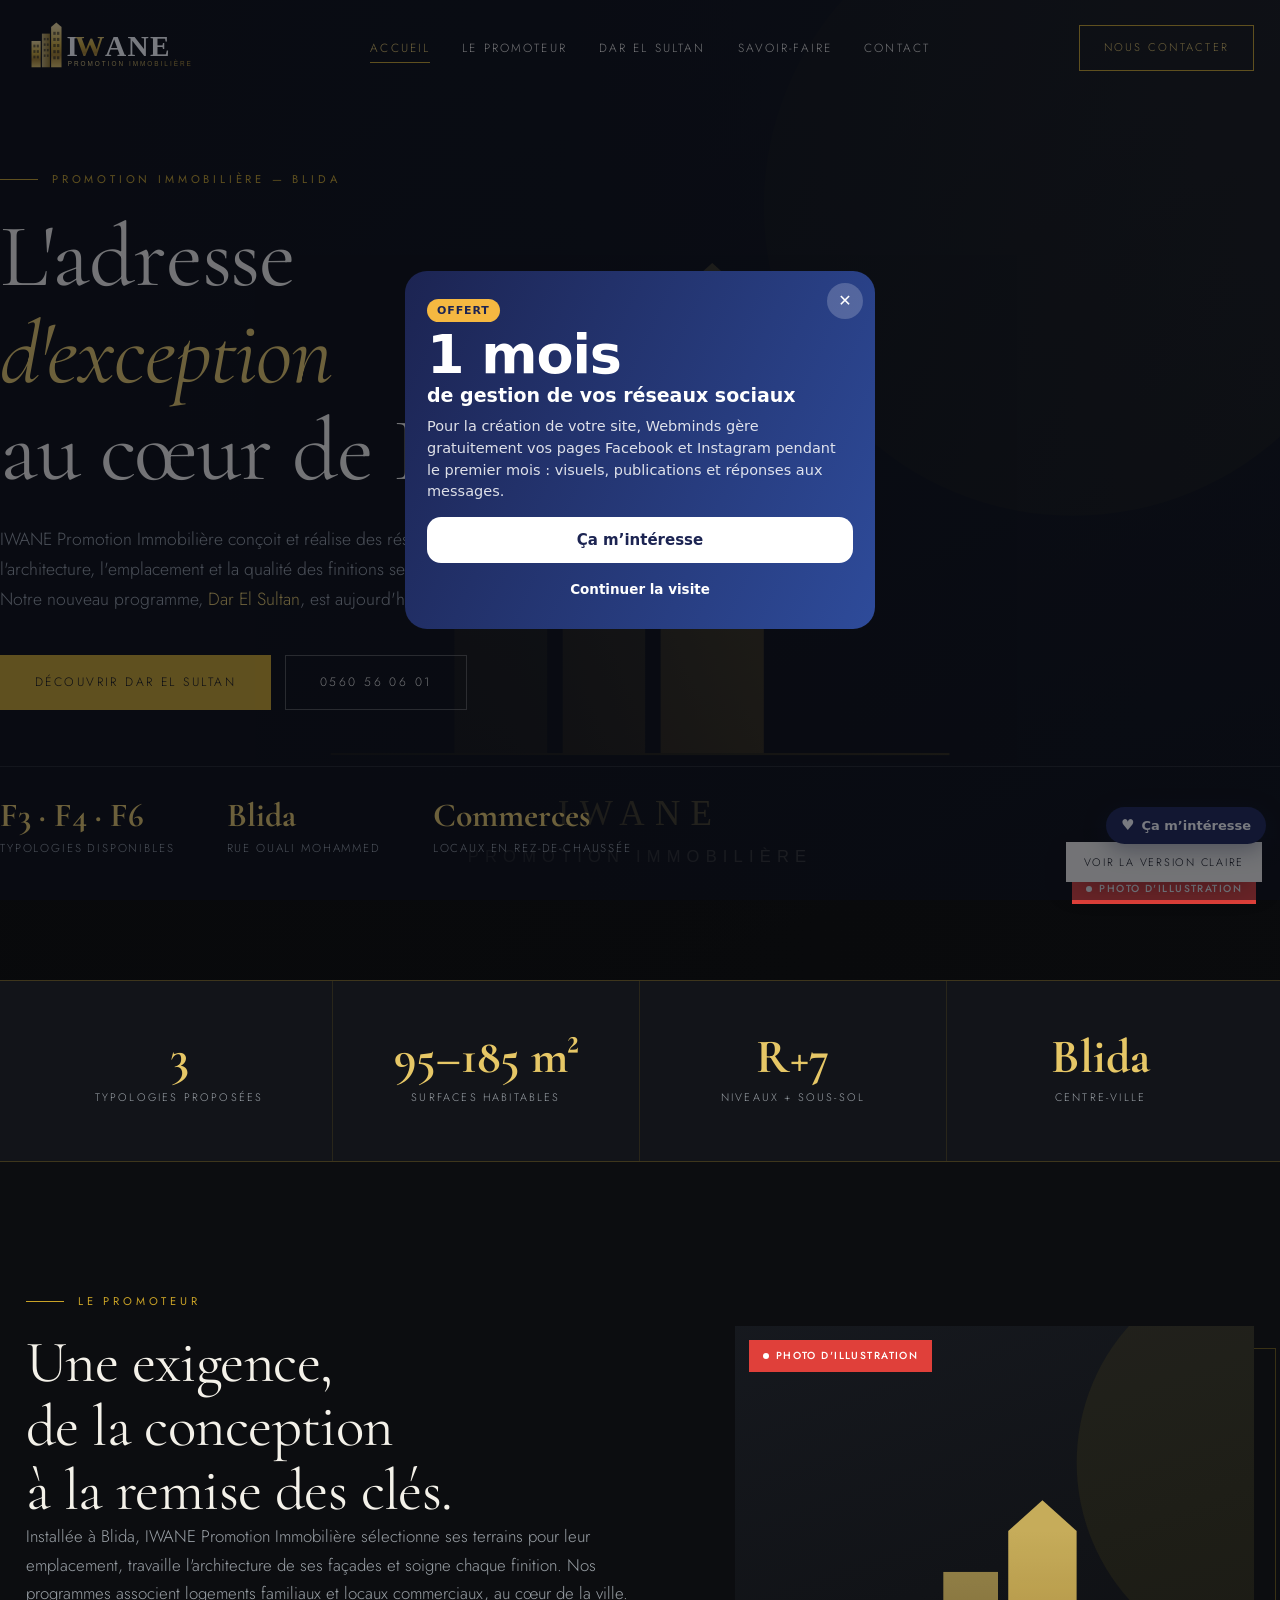
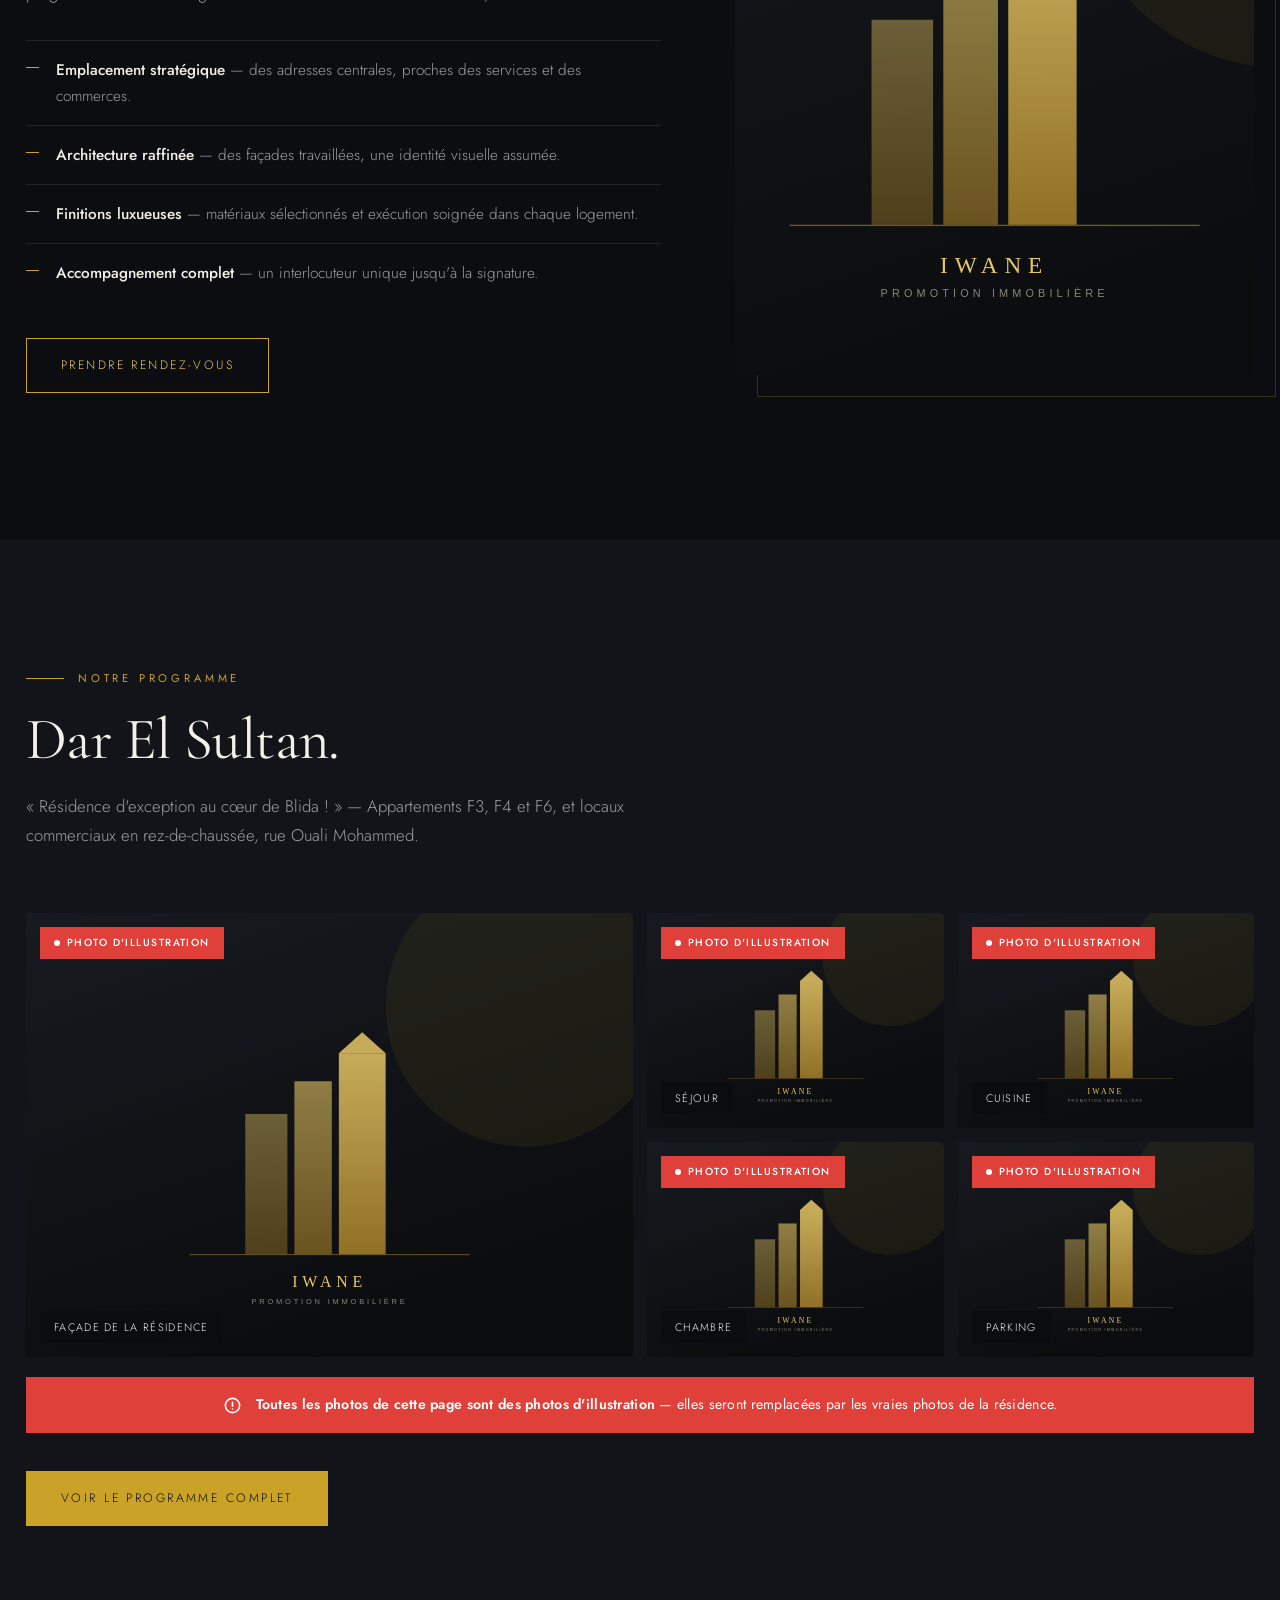
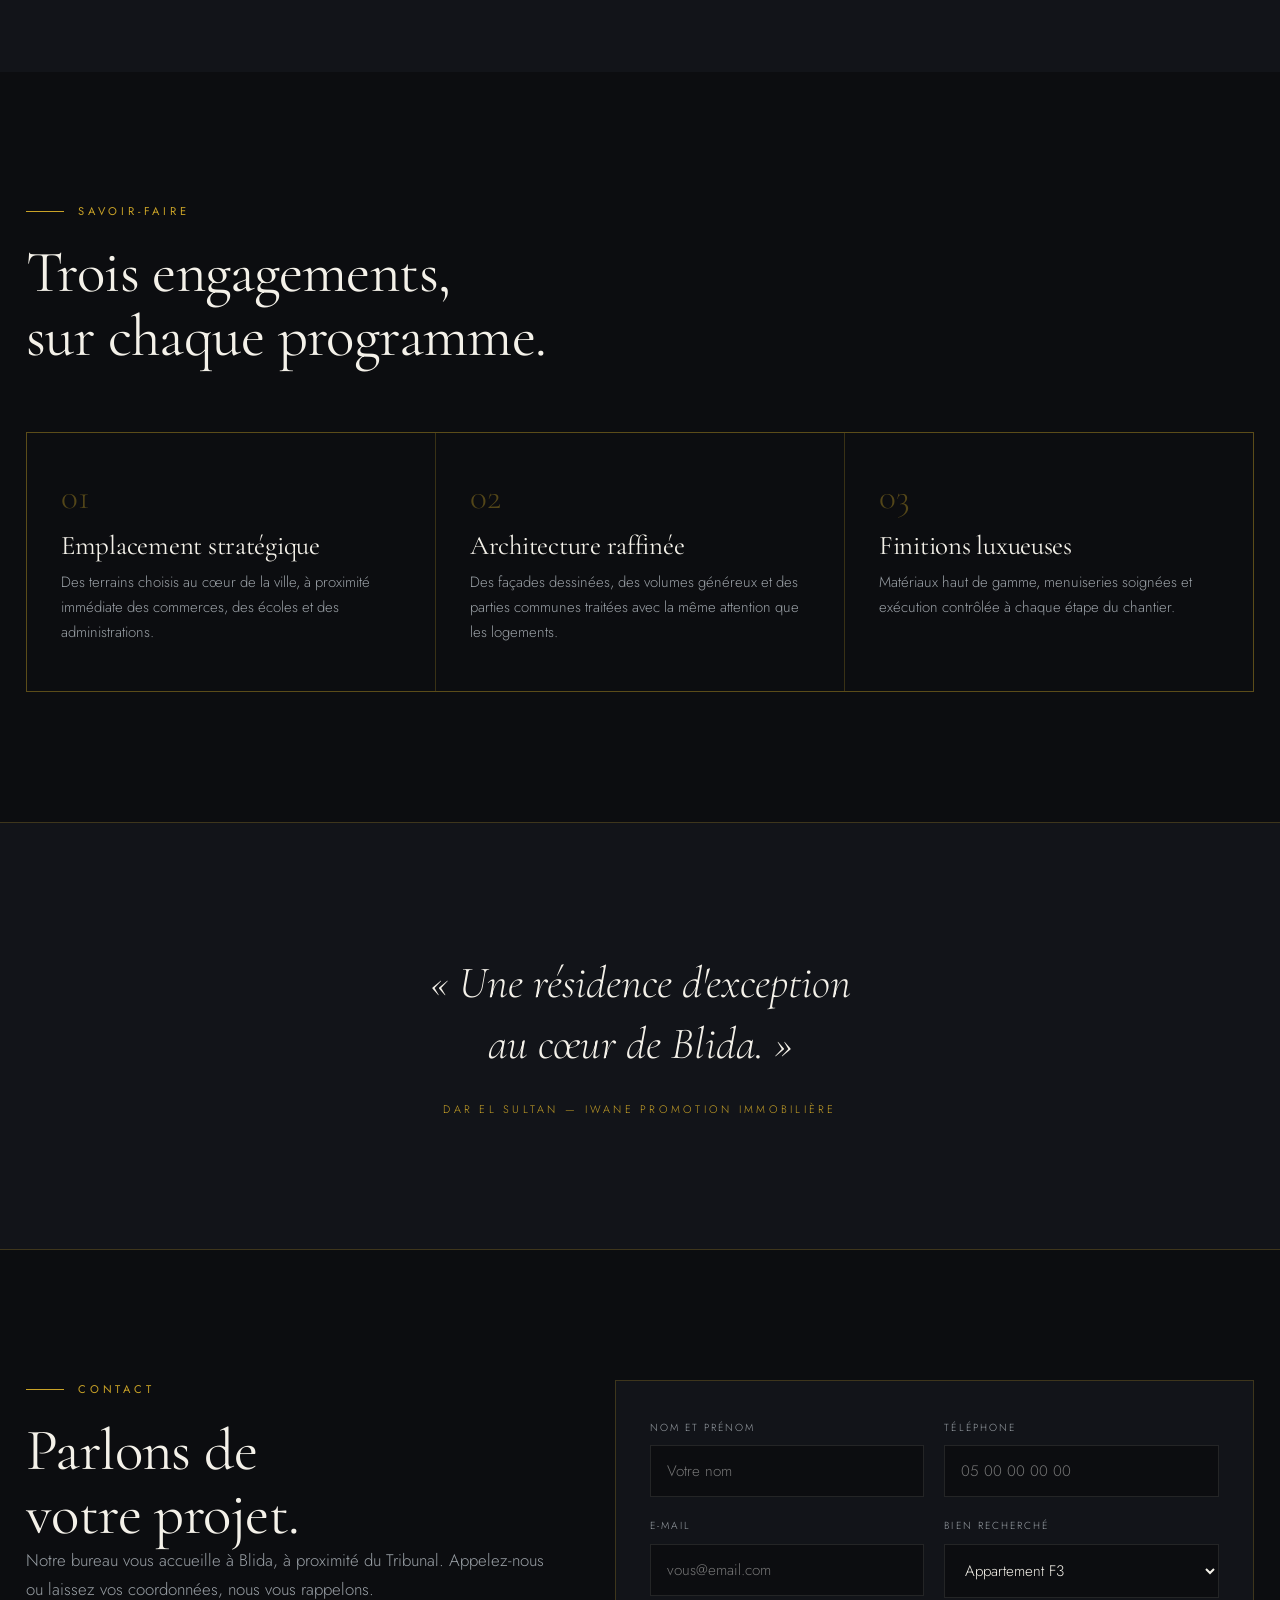
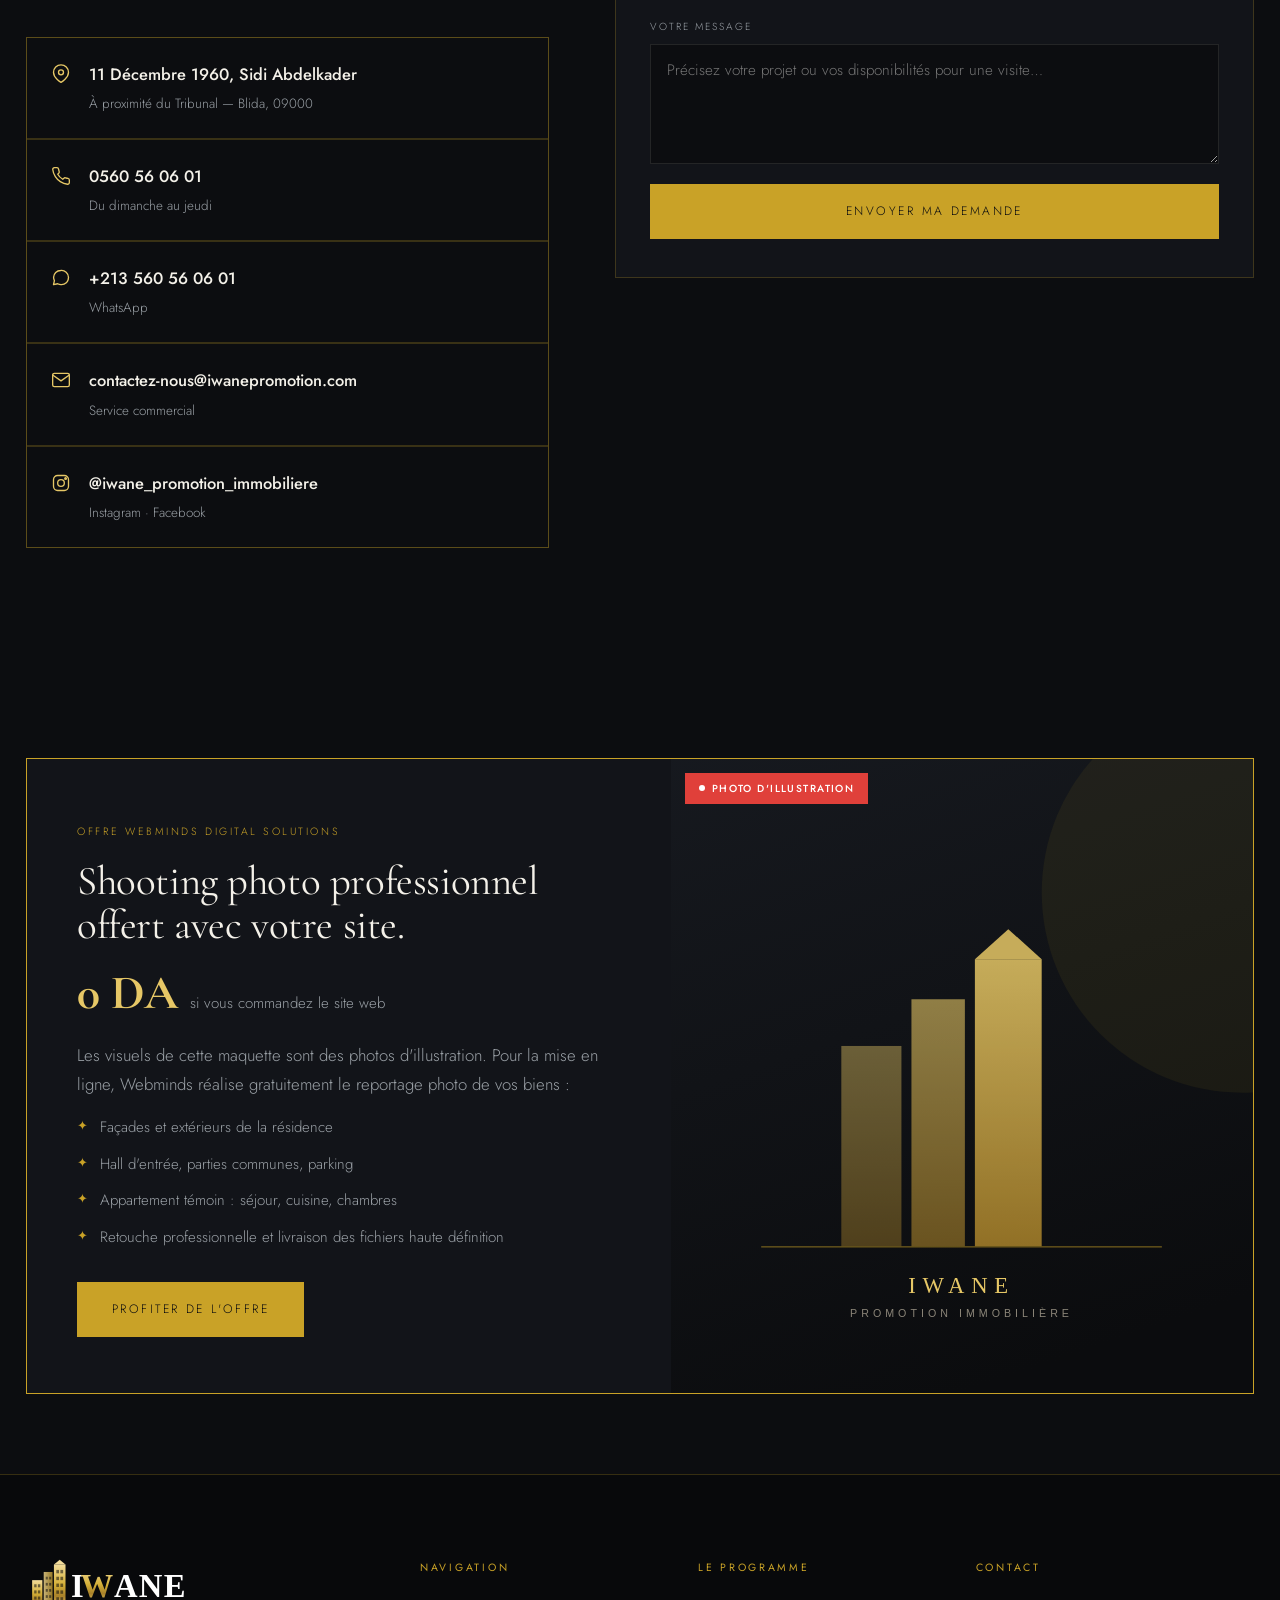
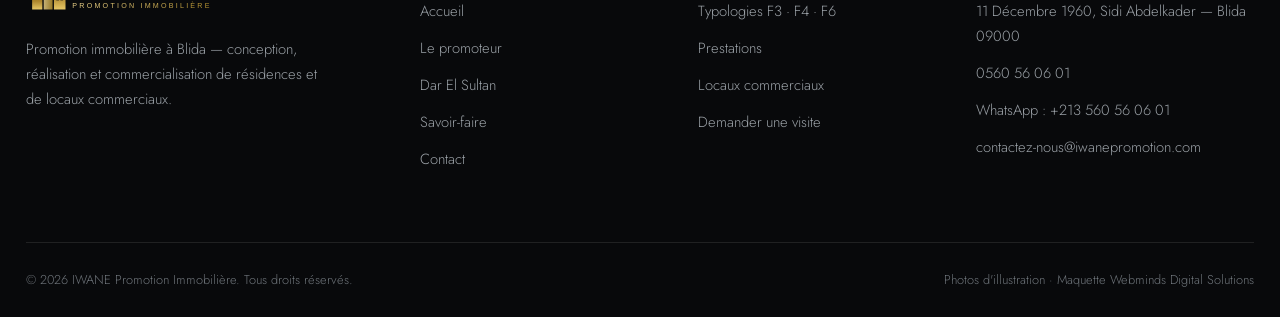
==== commit 0f1b5fa4: "Pop-up « 1 mois de réseaux sociaux offert » et bouton « Ça m'intéresse » (envoi WhatsApp)" ====
--- a/index.html
+++ b/index.html
@@ -271,6 +271,42 @@
 </footer>
 
 <script src="assets/js/main.js"></script>
-<a class="vswitch" href="v2/index.html">Voir la version claire</a>
-</body>
+<a class="vswitch" href="light/index.html">Voir la version claire</a><script data-wml>(function(){if(window.__wmL)return;window.__wmL=1;
+var C={"p": "IWANE Promotion Immobilière", "mail": null, "wa": "213797372452", "v": [["/", "Version sombre", ""], ["/light/", "Version claire", ""]]};
+function ready(f){document.readyState==='loading'?document.addEventListener('DOMContentLoaded',f):f()}
+ready(function(){
+var css='.wmL-b{position:fixed;right:14px;bottom:calc(56px + env(safe-area-inset-bottom));z-index:2147483000;border:0;border-radius:999px;background:#1C2452;color:#fff;font:700 13px/1 system-ui,-apple-system,Segoe UI,Roboto,sans-serif;padding:11px 15px;box-shadow:0 6px 22px rgba(20,30,60,.35);cursor:pointer;display:flex;align-items:center;gap:7px}'
++'@media(max-width:520px){.wmL-b{bottom:calc(112px + env(safe-area-inset-bottom));font-size:12.5px;padding:10px 13px}}'
++'.wmL-m{position:fixed;inset:0;z-index:2147483001;background:rgba(10,14,25,.55);display:none;align-items:flex-end;justify-content:center;font-family:system-ui,-apple-system,Segoe UI,Roboto,sans-serif}.wmL-m.on{display:flex}@media(min-width:700px){.wmL-m{align-items:center;padding:20px}}'
++'.wmL-x{box-sizing:border-box;position:relative;background:#fff;color:#1C2452;width:100%;max-width:470px;max-height:92vh;overflow:auto;border-radius:22px 22px 0 0;padding:24px 22px calc(22px + env(safe-area-inset-bottom));text-align:left}@media(min-width:700px){.wmL-x{border-radius:22px}}'
++'.wmL-x *{box-sizing:border-box}.wmL-c{position:absolute;top:12px;right:12px;width:36px;height:36px;border:0;border-radius:50%;background:#F0F2F1;font-size:16px;cursor:pointer;color:#1C2452}'
++'.wmL-x h3{font:800 26px/1.1 system-ui,-apple-system,sans-serif;margin:4px 40px 10px 0;color:inherit}.wmL-x p{margin:0 0 14px;line-height:1.5;font-size:14.5px;opacity:.85}'
++'.wmL-o{background:linear-gradient(115deg,#1C2452,#2E4B9A);color:#fff}.wmL-o .wmL-c{background:rgba(255,255,255,.2);color:#fff}.wmL-big{font:900 54px/.95 system-ui,-apple-system,sans-serif;letter-spacing:-.02em;margin:6px 0 2px}.wmL-big small{display:block;font-size:19px;font-weight:700;letter-spacing:0;margin-top:6px}'
++'.wmL-tag{display:inline-block;background:#F5B841;color:#1C2452;font:800 11px system-ui,sans-serif;letter-spacing:.08em;border-radius:999px;padding:5px 10px}'
++'.wmL-btn{display:flex;align-items:center;justify-content:center;width:100%;border:0;border-radius:14px;padding:14px;font:800 15px system-ui,-apple-system,sans-serif;cursor:pointer;margin-top:8px}.wmL-w{background:#fff;color:#1C2452}.wmL-g{background:#1FAF55;color:#fff}.wmL-n{background:#1C2452;color:#fff}.wmL-l{background:transparent;color:inherit;font-weight:600;font-size:13.5px;padding:10px}'
++'.wmL-s{font:700 11.5px system-ui,sans-serif;text-transform:uppercase;letter-spacing:.06em;opacity:.6;margin:12px 0 8px}.wmL-ch{display:grid;gap:8px}.wmL-ch label{display:flex;align-items:center;gap:10px;border:1.5px solid #E2E6E3;border-radius:12px;padding:11px 12px;cursor:pointer;font-size:14px;font-weight:600}.wmL-ch label small{display:block;font-weight:500;opacity:.65;font-size:12px}.wmL-ch input{width:18px;height:18px;flex:none;accent-color:#1FAF55}'
++'.wmL-f{display:grid;gap:8px;margin:12px 0 6px}.wmL-f input{border:1.5px solid #E2E6E3;border-radius:12px;padding:12px;font:500 16px system-ui,sans-serif;color:#1C2452;background:#fff;-webkit-user-select:text!important;user-select:text!important;width:100%}'
++'.wmL-ok{text-align:center}.wmL-ok i{display:grid;place-items:center;width:64px;height:64px;margin:6px auto 12px;border-radius:50%;background:#E8F7EE;color:#1FAF55;font-style:normal;font-size:30px}';
+var st=document.createElement('style');st.textContent=css;document.head.appendChild(st);
+function ss(k,v){try{if(v===undefined)return sessionStorage.getItem(k);sessionStorage.setItem(k,v)}catch(e){}}
+var p=location.pathname,cur=0;C.v.forEach(function(v,i){if(v[0]!=='/'&&p.indexOf(v[0])===0)cur=i});
+var off=document.createElement('div');off.className='wmL-m';off.innerHTML='<div class="wmL-x wmL-o" role="dialog" aria-modal="true"><button class="wmL-c" type="button" aria-label="Fermer">✕</button><span class="wmL-tag">OFFERT</span><div class="wmL-big">1 mois<small>de gestion de vos réseaux sociaux</small></div><p style="margin-top:12px">Pour la création de votre site, Webminds gère gratuitement vos pages Facebook et Instagram pendant le premier mois : visuels, publications et réponses aux messages.</p><button class="wmL-btn wmL-w" type="button" data-i>Ça m’intéresse</button><button class="wmL-btn wmL-l" type="button" data-c>Continuer la visite</button></div>';
+var ch='';C.v.forEach(function(v,i){ch+='<label><input type="radio" name="wmLv" value="'+v[1]+'"'+(i===cur?' checked':'')+'><span>'+v[1]+(v[2]?'<small>'+v[2]+'</small>':'')+'</span></label>'});
+var it=document.createElement('div');it.className='wmL-m';it.innerHTML='<div class="wmL-x" role="dialog" aria-modal="true"><button class="wmL-c" type="button" aria-label="Fermer">✕</button><div data-s1><h3>Cette maquette vous plaît ?</h3><p>Choisissez la version qui vous intéresse : Webminds vous recontacte pour vous la présenter.</p>'+(C.v.length>1?'<div class="wmL-s">La version préférée</div><div class="wmL-ch">'+ch+'</div>':'')+'<div class="wmL-s">En plus</div><div class="wmL-ch"><label><input type="checkbox" value="Gestion des réseaux sociaux (1 mois offert)"><span>Réseaux sociaux<small>1 mois de gestion offert avec le site</small></span></label></div><div class="wmL-f"><input name="n" placeholder="Votre nom" autocomplete="name"><input name="t" type="tel" inputmode="tel" placeholder="Votre téléphone (facultatif)" autocomplete="tel"></div><button class="wmL-btn wmL-g" type="button" data-w>Envoyer sur WhatsApp</button>'+(C.mail?'<button class="wmL-btn wmL-l" type="button" data-e>Envoyer par e-mail</button>':'')+'</div><div class="wmL-ok" data-s2 hidden><i>✓</i><h3 style="margin:0 0 8px">Merci !</h3><p>Votre choix a bien été transmis à Webminds. Nous vous recontactons très vite.</p><button class="wmL-btn wmL-n" type="button" data-c>Continuer la visite</button></div></div>';
+document.body.appendChild(off);document.body.appendChild(it);
+var b=document.createElement('button');b.type='button';b.className='wmL-b';b.innerHTML='<b style="font-size:15px">♥</b>Ça m’intéresse';document.body.appendChild(b);
+function op(m){off.classList.remove('on');it.classList.remove('on');m.classList.add('on')}
+[off,it].forEach(function(m){m.addEventListener('click',function(e){if(e.target===m||e.target.closest('.wmL-c')||e.target.closest('[data-c]'))m.classList.remove('on')})});
+b.onclick=function(){op(it)};off.querySelector('[data-i]').onclick=function(){op(it)};
+function msg(){var v=(it.querySelector('input[name=wmLv]:checked')||{}).value||C.v[cur][1],x=[].map.call(it.querySelectorAll('input[type=checkbox]:checked'),function(c){return c.value}),n=it.querySelector('[name=n]').value.trim(),t=it.querySelector('[name=t]').value.trim();
+ return{v:v,x:x,n:n,t:t,txt:'Bonjour Webminds, la maquette '+C.p+' m’intéresse.\nVersion préférée : '+v+(x.length?'\nEn plus : '+x.join(', '):'')+(n?'\nNom : '+n:'')+(t?'\nTéléphone : '+t:'')+'\nLien : '+location.origin+C.v[cur][0]}}
+function mail(m){if(!C.mail)return;try{fetch('https://formsubmit.co/ajax/'+C.mail,{method:'POST',keepalive:true,headers:{'Content-Type':'application/json','Accept':'application/json'},body:JSON.stringify({_subject:'Maquette '+C.p+' : intéressé ('+m.v+')',Prospect:C.p,Version:m.v,Options:m.x.join(', ')||'-',Nom:m.n||'-',Telephone:m.t||'-',Lien:location.origin+C.v[cur][0],_template:'table',_captcha:'false'})}).catch(function(){})}catch(e){}}
+function done(){it.querySelector('[data-s1]').hidden=true;it.querySelector('[data-s2]').hidden=false;ss('wmL-sent','1')}
+it.querySelector('[data-w]').onclick=function(){var m=msg();mail(m);done();location.href='https://wa.me/'+C.wa+'?text='+encodeURIComponent(m.txt)};
+var e=it.querySelector('[data-e]');if(e)e.onclick=function(){mail(msg());done()};
+var sh=ss('wmL-off');addEventListener('scroll',function(){var r=(scrollY+innerHeight)/document.documentElement.scrollHeight;
+ if(!sh&&scrollY>500&&r>.3){sh=1;ss('wmL-off','1');op(off)}
+ if(!ss('wmL-it')&&!ss('wmL-sent')&&sh&&r>.92&&!off.classList.contains('on')){ss('wmL-it','1');op(it)}},{passive:true});
+});})();
+</script></body>
 </html>
